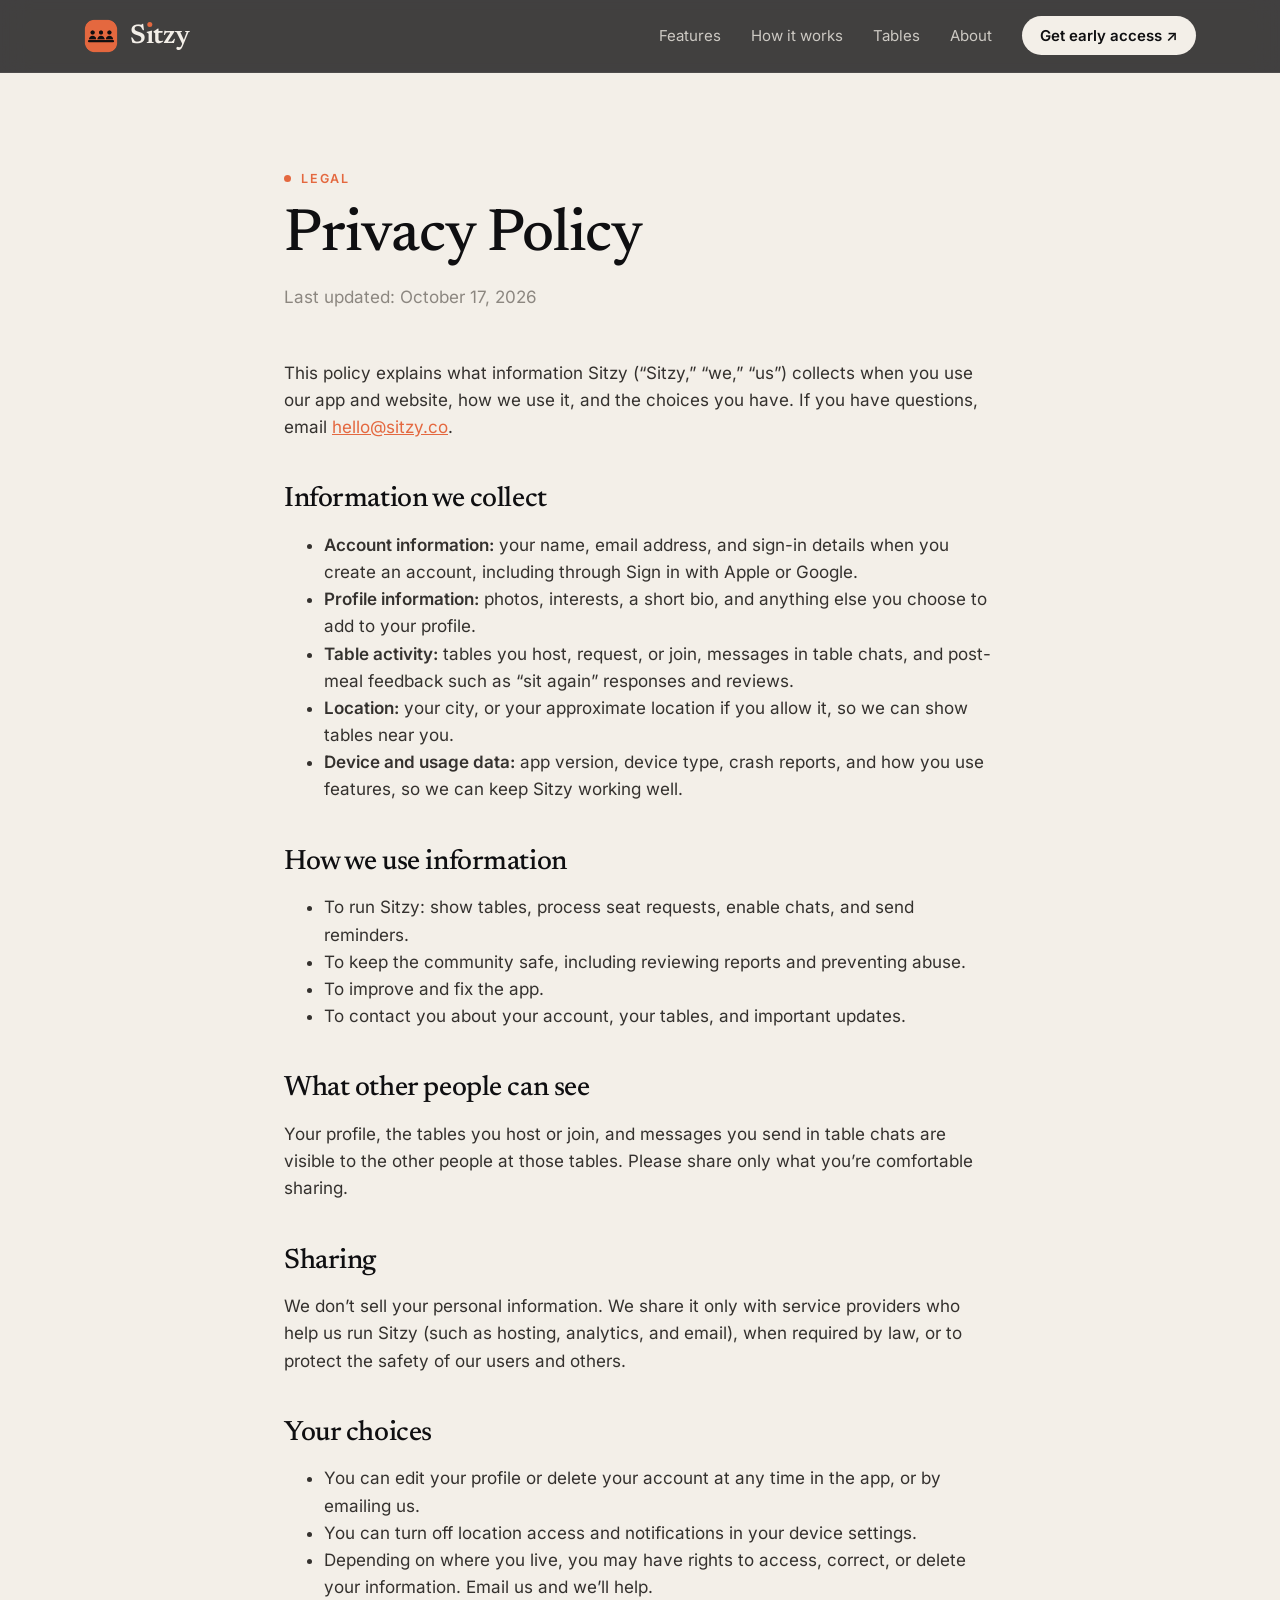
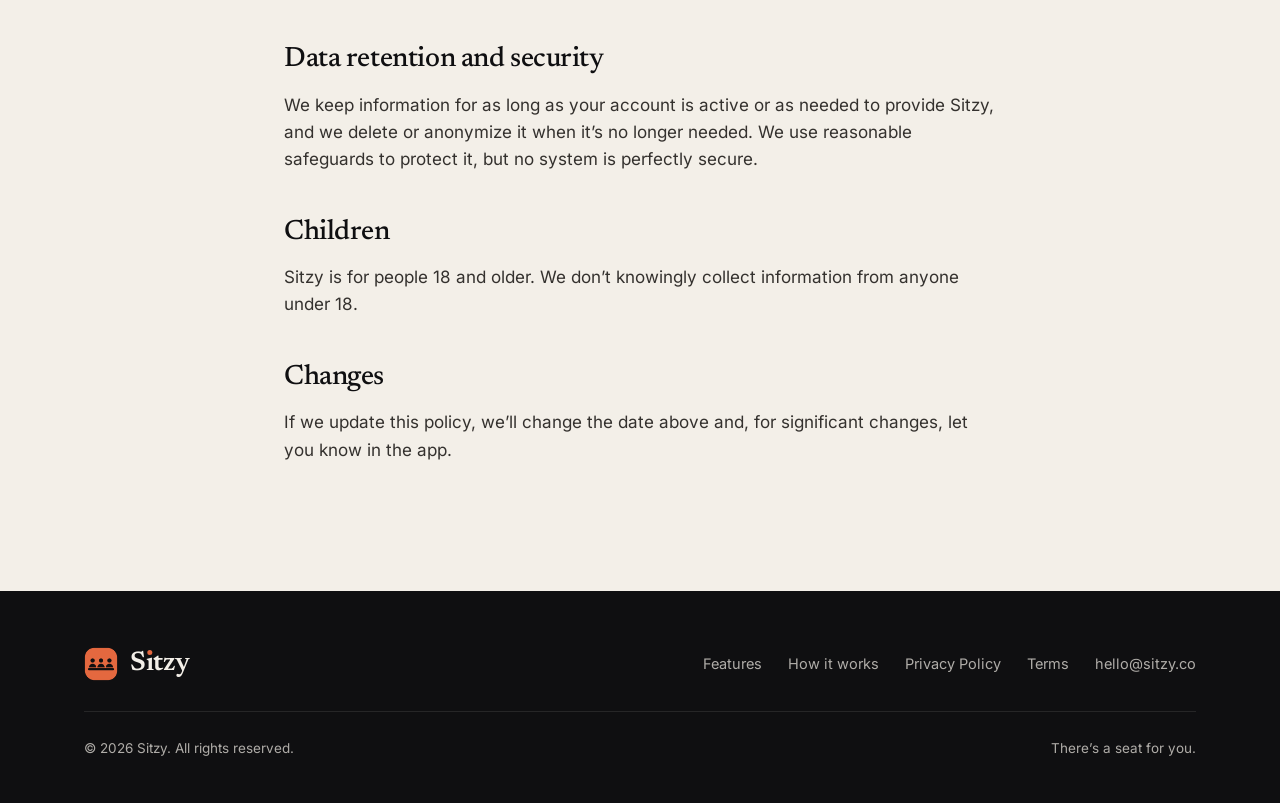
==== privacy.html @ 72d5946f "Add files via upload" ====
<!doctype html>
<html lang="en">
<head>
  <meta charset="utf-8">
  <meta name="viewport" content="width=device-width, initial-scale=1">
  <title>Privacy Policy — Sitzy</title>
  <meta name="description" content="How Sitzy collects, uses, and protects your information.">
  <meta name="theme-color" content="#0F0F11">
  <link rel="icon" type="image/png" href="/favicon.png">
  <link rel="apple-touch-icon" href="/apple-touch-icon.png">
  <meta property="og:type" content="website">
  <meta property="og:url" content="https://sitzy.co/">
  <meta property="og:title" content="Sitzy — There’s a seat for you">
  <meta property="og:description" content="Join real tables at real restaurants, or host your own. Dinner’s better with company.">
  <meta property="og:image" content="https://sitzy.co/assets/og-image.png">
  <meta name="twitter:card" content="summary_large_image">
  <link rel="preload" href="/assets/fonts/newsreader-500.woff2" as="font" type="font/woff2" crossorigin>
  <link rel="preload" href="/assets/fonts/inter-400.woff2" as="font" type="font/woff2" crossorigin>
  <link rel="stylesheet" href="/styles.css">
</head>
<body>
  <a class="skip" href="#main">Skip to content</a>

  <header class="site-header">
    <nav class="wrap nav" aria-label="Main">
      <a class="brand" href="/" aria-label="Sitzy home">
        <img src="/assets/sitzy-tile.png" alt="" width="34" height="34">
        <span class="wordmark">S<span class="dot">ı</span>tzy</span>
      </a>
      <button class="menu-btn" aria-label="Open menu" aria-expanded="false" aria-controls="nav-links">
        <svg viewBox="0 0 24 24" fill="none" stroke="currentColor" stroke-width="1.8" stroke-linecap="round"><path d="M4 7h16M4 12h16M4 17h16"/></svg>
      </button>
      <ul class="nav-links" id="nav-links">
        <li><a href="/#features">Features</a></li>
        <li><a href="/#how">How it works</a></li>
        <li><a href="/#topics">Tables</a></li>
        <li><a href="/#about">About</a></li>
        <li><a class="nav-cta" href="mailto:hello@sitzy.co?subject=Save%20me%20a%20seat">Get early access ↗</a></li>
      </ul>
    </nav>
  </header>

  <main id="main">
    <section class="legal"><div class="wrap">
      <span class="eyebrow">Legal</span>
      <h1>Privacy Policy</h1>
      <p class="updated">Last updated: October 17, 2026</p>
      <p>This policy explains what information Sitzy (“Sitzy,” “we,” “us”) collects when you use our app and website, how we use it, and the choices you have. If you have questions, email <a href="mailto:hello@sitzy.co">hello@sitzy.co</a>.</p>
      <h2>Information we collect</h2>
      <ul>
        <li><strong>Account information:</strong> your name, email address, and sign-in details when you create an account, including through Sign in with Apple or Google.</li>
        <li><strong>Profile information:</strong> photos, interests, a short bio, and anything else you choose to add to your profile.</li>
        <li><strong>Table activity:</strong> tables you host, request, or join, messages in table chats, and post-meal feedback such as “sit again” responses and reviews.</li>
        <li><strong>Location:</strong> your city, or your approximate location if you allow it, so we can show tables near you.</li>
        <li><strong>Device and usage data:</strong> app version, device type, crash reports, and how you use features, so we can keep Sitzy working well.</li>
      </ul>
      <h2>How we use information</h2>
      <ul>
        <li>To run Sitzy: show tables, process seat requests, enable chats, and send reminders.</li>
        <li>To keep the community safe, including reviewing reports and preventing abuse.</li>
        <li>To improve and fix the app.</li>
        <li>To contact you about your account, your tables, and important updates.</li>
      </ul>
      <h2>What other people can see</h2>
      <p>Your profile, the tables you host or join, and messages you send in table chats are visible to the other people at those tables. Please share only what you’re comfortable sharing.</p>
      <h2>Sharing</h2>
      <p>We don’t sell your personal information. We share it only with service providers who help us run Sitzy (such as hosting, analytics, and email), when required by law, or to protect the safety of our users and others.</p>
      <h2>Your choices</h2>
      <ul>
        <li>You can edit your profile or delete your account at any time in the app, or by emailing us.</li>
        <li>You can turn off location access and notifications in your device settings.</li>
        <li>Depending on where you live, you may have rights to access, correct, or delete your information. Email us and we’ll help.</li>
      </ul>
      <h2>Data retention and security</h2>
      <p>We keep information for as long as your account is active or as needed to provide Sitzy, and we delete or anonymize it when it’s no longer needed. We use reasonable safeguards to protect it, but no system is perfectly secure.</p>
      <h2>Children</h2>
      <p>Sitzy is for people 18 and older. We don’t knowingly collect information from anyone under 18.</p>
      <h2>Changes</h2>
      <p>If we update this policy, we’ll change the date above and, for significant changes, let you know in the app.</p>
    </div></section>
  </main>

  <footer class="site-footer">
    <div class="wrap">
      <div class="footer-top">
        <a class="brand" href="/" aria-label="Sitzy home">
          <img src="/assets/sitzy-tile.png" alt="" width="34" height="34">
          <span class="wordmark">S<span class="dot">ı</span>tzy</span>
        </a>
        <ul class="footer-links">
          <li><a href="/#features">Features</a></li>
          <li><a href="/#how">How it works</a></li>
          <li><a href="/privacy">Privacy Policy</a></li>
          <li><a href="/terms">Terms</a></li>
          <li><a href="mailto:hello@sitzy.co">hello@sitzy.co</a></li>
        </ul>
      </div>
      <div class="footer-bottom">
        <span>© <span id="year">2026</span> Sitzy. All rights reserved.</span>
        <span>There’s a seat for you.</span>
      </div>
    </div>
  </footer>

  <script src="/main.js" defer></script>
</body>
</html>
---- styles.css ----
/* Sitzy — landing page */
@font-face { font-family: "Newsreader"; src: url("/assets/fonts/newsreader-500.woff2") format("woff2"); font-weight: 500; font-style: normal; font-display: swap; }
@font-face { font-family: "Newsreader"; src: url("/assets/fonts/newsreader-600.woff2") format("woff2"); font-weight: 600; font-style: normal; font-display: swap; }
@font-face { font-family: "Newsreader"; src: url("/assets/fonts/newsreader-500-italic.woff2") format("woff2"); font-weight: 500; font-style: italic; font-display: swap; }
@font-face { font-family: "Inter"; src: url("/assets/fonts/inter-400.woff2") format("woff2"); font-weight: 400; font-style: normal; font-display: swap; }
@font-face { font-family: "Inter"; src: url("/assets/fonts/inter-500.woff2") format("woff2"); font-weight: 500; font-style: normal; font-display: swap; }
@font-face { font-family: "Inter"; src: url("/assets/fonts/inter-600.woff2") format("woff2"); font-weight: 600; font-style: normal; font-display: swap; }
:root {
  --ink: #0F0F11;
  --ink-2: #1A1A1D;
  --ink-3: #26262A;
  --bone: #F3EFE8;
  --bone-2: #E9E3D9;
  --ember: #E4683F;
  --ember-soft: #F2A487;
  --muted: #8C8780;
  --muted-dark: #5E5A55;
  --serif: "Newsreader", Georgia, "Times New Roman", serif;
  --sans: "Inter", -apple-system, BlinkMacSystemFont, "Segoe UI", Roboto, sans-serif;
  --radius: 22px;
  --wrap: 1160px;
}

*, *::before, *::after { box-sizing: border-box; }
html { scroll-behavior: smooth; -webkit-text-size-adjust: 100%; }
body {
  margin: 0;
  background: var(--bone);
  color: var(--ink);
  font-family: var(--sans);
  font-size: 17px;
  line-height: 1.6;
  -webkit-font-smoothing: antialiased;
}
img { max-width: 100%; display: block; }
a { color: inherit; }

.skip {
  position: absolute; left: -999px; top: 12px; z-index: 100;
  background: var(--ember); color: #fff; padding: 10px 16px; border-radius: 10px;
}
.skip:focus { left: 12px; }

.wrap { width: 100%; max-width: var(--wrap); margin: 0 auto; padding: 0 24px; }

/* ---------- Type ---------- */
.eyebrow {
  display: inline-flex; align-items: center; gap: 10px;
  font-size: 12.5px; font-weight: 600; letter-spacing: 0.14em; text-transform: uppercase;
  color: var(--ember);
}
.eyebrow::before {
  content: ""; width: 7px; height: 7px; border-radius: 50%; background: var(--ember);
}
h1, h2, h3 { font-family: var(--serif); font-weight: 500; letter-spacing: -0.015em; margin: 0; }
h1 { font-size: clamp(44px, 7vw, 84px); line-height: 1.02; }
h2 { font-size: clamp(34px, 4.6vw, 56px); line-height: 1.06; }
h3 { font-size: clamp(26px, 2.8vw, 34px); line-height: 1.12; }
.lede { font-size: clamp(18px, 1.6vw, 21px); line-height: 1.55; }
em.ember { font-style: italic; color: var(--ember); }

/* ---------- Buttons ---------- */
.btn {
  display: inline-flex; align-items: center; gap: 10px;
  padding: 15px 26px; border-radius: 999px; text-decoration: none;
  font-weight: 600; font-size: 16px; line-height: 1;
  transition: transform .15s ease, background .15s ease, color .15s ease;
}
.btn:hover { transform: translateY(-1px); }
.btn-primary { background: var(--ember); color: #fff; }
.btn-primary:hover { background: #d65a32; }
.btn-light { background: var(--bone); color: var(--ink); }
.btn-ghost { color: inherit; padding-left: 6px; padding-right: 6px; }
.btn-ghost:hover { color: var(--ember); }
.store-badge {
  display: inline-flex; align-items: center; gap: 12px;
  padding: 11px 22px 11px 18px; border-radius: 14px;
  background: var(--bone); color: var(--ink); text-decoration: none;
  border: 1px solid rgba(255,255,255,.08);
}
.store-badge small { display: block; font-size: 11px; letter-spacing: .04em; opacity: .7; line-height: 1.1; }
.store-badge strong { display: block; font-size: 18px; line-height: 1.15; font-weight: 600; }
.store-badge svg { width: 22px; height: 22px; }

/* ---------- Header ---------- */
.site-header {
  position: sticky; top: 0; z-index: 50;
  background: rgba(15,15,17,.78);
  backdrop-filter: saturate(160%) blur(14px);
  -webkit-backdrop-filter: saturate(160%) blur(14px);
  border-bottom: 1px solid rgba(243,239,232,.07);
  color: var(--bone);
}
.nav { display: flex; align-items: center; justify-content: space-between; height: 72px; }
.brand { display: inline-flex; align-items: center; gap: 12px; text-decoration: none; }
.brand img { width: 34px; height: 34px; }
.wordmark {
  font-family: var(--serif); font-weight: 600; font-size: 27px; letter-spacing: -0.01em; line-height: 1;
}
.wordmark .dot { position: relative; }
.wordmark .dot::after {
  content: ""; position: absolute; left: 50%; top: -0.02em; transform: translateX(-50%);
  width: .2em; height: .2em; border-radius: 50%; background: var(--ember);
}
.nav-links { display: flex; align-items: center; gap: 30px; list-style: none; margin: 0; padding: 0; }
.nav-links a { text-decoration: none; font-size: 15px; color: rgba(243,239,232,.78); transition: color .15s; }
.nav-links a:hover { color: var(--bone); }
.nav-links .nav-cta {
  color: var(--ink); background: var(--bone); padding: 10px 18px; border-radius: 999px; font-weight: 600;
}
.nav-links .nav-cta:hover { color: var(--ink); background: #fff; }
.menu-btn {
  display: none; background: none; border: 0; color: var(--bone); cursor: pointer; padding: 8px;
}
.menu-btn svg { width: 26px; height: 26px; }

/* ---------- Hero ---------- */
.hero {
  position: relative; overflow: hidden;
  background: var(--ink); color: var(--bone);
  padding: 96px 0 0;
}
.hero::before {
  content: ""; position: absolute; inset: -20% -10% auto; height: 900px;
  background: radial-gradient(closest-side, rgba(228,104,63,.28), rgba(228,104,63,0));
  pointer-events: none;
}
.hero-inner { position: relative; text-align: center; max-width: 860px; margin: 0 auto; }
.hero h1 { margin: 22px 0 22px; }
.hero .lede { color: rgba(243,239,232,.72); max-width: 640px; margin: 0 auto 36px; }
.hero-ctas { display: flex; justify-content: center; align-items: center; gap: 18px; flex-wrap: wrap; }
.hero-phones {
  position: relative; display: flex; justify-content: center; align-items: flex-end; gap: 28px;
  margin-top: 80px;
}
.hero-phones .phone:nth-child(1) { transform: translateY(48px) rotate(-4deg); }
.hero-phones .phone:nth-child(3) { transform: translateY(48px) rotate(4deg); }
.hero-captions {
  position: relative; display: grid; grid-template-columns: repeat(3, 1fr); gap: 24px;
  border-top: 1px solid rgba(243,239,232,.1);
  padding: 34px 0 40px; margin-top: 0; background: var(--ink); z-index: 2;
}
.hero-captions div { text-align: center; color: rgba(243,239,232,.7); font-size: 15px; }
.hero-captions strong { display: block; color: var(--bone); font-family: var(--serif); font-size: 22px; font-weight: 500; margin-bottom: 4px; }

/* ---------- Phone mockup ---------- */
.phone {
  width: 290px; flex: 0 0 auto;
  background: #000; border-radius: 46px; padding: 11px;
  box-shadow: 0 40px 80px -20px rgba(0,0,0,.55), 0 0 0 1px rgba(255,255,255,.08) inset;
}
.screen {
  position: relative; height: 590px; overflow: hidden;
  background: var(--ink-2); color: var(--bone); border-radius: 36px;
  padding: 50px 18px 18px; font-size: 13px; line-height: 1.4;
}
.screen::before { /* dynamic island */
  content: ""; position: absolute; top: 12px; left: 50%; transform: translateX(-50%);
  width: 92px; height: 26px; border-radius: 20px; background: #000;
}
.sb { position: absolute; top: 16px; left: 26px; right: 24px; display: flex; justify-content: space-between; font-size: 12px; font-weight: 600; }
.s-title { font-family: var(--serif); font-size: 26px; font-weight: 500; line-height: 1.1; margin: 8px 0 4px; }
.s-sub { color: var(--muted); font-size: 12px; }
.chips { display: flex; gap: 6px; margin: 14px 0; flex-wrap: nowrap; overflow: hidden; }
.chip { flex: 0 0 auto; padding: 6px 11px; border-radius: 999px; background: var(--ink-3); font-size: 11.5px; color: rgba(243,239,232,.8); }
.chip.on { background: var(--bone); color: var(--ink); font-weight: 600; }
.card { background: var(--ink-3); border-radius: 18px; padding: 13px; margin-bottom: 10px; }
.card .top { display: flex; justify-content: space-between; align-items: center; margin-bottom: 6px; }
.tag { font-size: 10.5px; font-weight: 600; letter-spacing: .06em; text-transform: uppercase; color: var(--ember); }
.time { font-size: 11px; color: var(--muted); }
.card h4 { margin: 0 0 3px; font-family: var(--serif); font-weight: 500; font-size: 17px; line-height: 1.2; }
.card .meta { color: var(--muted); font-size: 11.5px; }
.seats { display: flex; align-items: center; gap: 5px; margin-top: 10px; }
.seat { width: 18px; height: 18px; border-radius: 50%; background: var(--bone-2); display: grid; place-items: center; font-size: 8.5px; font-weight: 700; color: var(--ink); }
.seat.c1 { background: #C9B8A4; } .seat.c2 { background: #9FB7A8; } .seat.c3 { background: #B9A8C9; } .seat.c4 { background: #D6C49A; }
.seat.open { background: transparent; border: 1.5px dashed rgba(243,239,232,.4); }
.seat.you { background: var(--ember); color: #fff; }
.seats .count { margin-left: auto; font-size: 11px; color: rgba(243,239,232,.75); }
.tabbar {
  position: absolute; left: 12px; right: 12px; bottom: 12px; height: 56px;
  background: rgba(38,38,42,.92); border-radius: 22px;
  display: flex; justify-content: space-around; align-items: center;
}
.tabbar span { width: 22px; height: 22px; border-radius: 7px; background: rgba(243,239,232,.22); }
.tabbar span.on { background: var(--ember); }
.s-btn { display: block; text-align: center; background: var(--ember); color: #fff; font-weight: 600; border-radius: 14px; padding: 13px; margin-top: 14px; font-size: 14px; }
.s-btn.light { background: var(--bone); color: var(--ink); }
.hero-img {
  height: 150px; border-radius: 18px; margin: 4px 0 14px;
  background:
    radial-gradient(circle at 30% 40%, rgba(255,255,255,.18), transparent 40%),
    linear-gradient(135deg, #E4683F, #8F3A22);
  position: relative;
}
.hero-img .pill { position: absolute; left: 12px; bottom: 12px; background: rgba(15,15,17,.65); padding: 5px 10px; border-radius: 999px; font-size: 11px; }
.host { display: flex; align-items: center; gap: 10px; margin: 12px 0; }
.avatar { width: 36px; height: 36px; border-radius: 50%; display: grid; place-items: center; font-weight: 700; font-size: 13px; color: var(--ink); background: #C9B8A4; }
.avatar.sm { width: 28px; height: 28px; font-size: 11px; }
.kv { display: flex; justify-content: space-between; padding: 10px 0; border-bottom: 1px solid rgba(243,239,232,.08); font-size: 12.5px; }
.kv span:first-child { color: var(--muted); }
.field { background: var(--ink-3); border-radius: 13px; padding: 10px 12px; margin-bottom: 8px; }
.field label { display: block; font-size: 10.5px; color: var(--muted); text-transform: uppercase; letter-spacing: .06em; margin-bottom: 2px; }
.stepper { display: flex; align-items: center; gap: 12px; }
.stepper b { width: 24px; height: 24px; border-radius: 50%; background: rgba(243,239,232,.12); display: grid; place-items: center; font-weight: 600; }
.toggle { width: 38px; height: 22px; border-radius: 999px; background: var(--ember); position: relative; }
.toggle::after { content: ""; position: absolute; right: 3px; top: 3px; width: 16px; height: 16px; border-radius: 50%; background: #fff; }
.row { display: flex; justify-content: space-between; align-items: center; }
.bubble { background: var(--ink-3); border-radius: 16px 16px 16px 4px; padding: 9px 12px; margin: 8px 40px 0 0; font-size: 12.5px; }
.bubble.me { background: var(--ember); color: #fff; border-radius: 16px 16px 4px 16px; margin: 8px 0 0 40px; }
.who { font-size: 10.5px; color: var(--muted); margin: 10px 0 0 4px; }
.again { display: flex; align-items: center; gap: 10px; background: var(--ink-3); border-radius: 15px; padding: 10px 12px; margin-bottom: 8px; }
.again .name { flex: 1; font-size: 13px; }
.again .name small { display: block; color: var(--muted); font-size: 11px; }
.heart { width: 30px; height: 30px; border-radius: 50%; display: grid; place-items: center; background: rgba(243,239,232,.1); }
.heart.on { background: var(--ember); }
.heart svg { width: 15px; height: 15px; }

/* ---------- Intro band ---------- */
.intro { padding: 130px 0 70px; text-align: center; }
.intro h2 { max-width: 820px; margin: 18px auto 20px; }
.intro p { max-width: 640px; margin: 0 auto; color: var(--muted-dark); }

/* ---------- Features ---------- */
.features { padding: 30px 0 80px; }
.feature {
  display: grid; grid-template-columns: 1.05fr .95fr; gap: 70px; align-items: center;
  padding: 70px 0; border-top: 1px solid rgba(15,15,17,.08);
}
.feature:first-child { border-top: 0; }
.feature.flip .f-copy { order: 2; }
.feature .num { font-family: var(--serif); font-size: 18px; color: var(--ember); margin-bottom: 16px; display: block; }
.feature h3 { margin-bottom: 16px; }
.feature p { color: var(--muted-dark); margin: 0 0 22px; max-width: 470px; }
.feature ul { list-style: none; padding: 0; margin: 0; display: grid; gap: 10px; }
.feature li { display: flex; gap: 12px; align-items: flex-start; font-size: 15.5px; }
.feature li::before { content: ""; flex: 0 0 8px; height: 8px; margin-top: 9px; border-radius: 50%; background: var(--ember); }
.f-visual {
  display: grid; place-items: center; padding: 56px 20px;
  border-radius: 34px; background: var(--ink); position: relative; overflow: hidden;
}
.f-visual::before {
  content: ""; position: absolute; width: 520px; height: 520px; border-radius: 50%;
  background: radial-gradient(closest-side, rgba(228,104,63,.3), rgba(228,104,63,0));
}
.f-visual .phone { position: relative; }

/* ---------- How it works ---------- */
.how { background: var(--bone-2); padding: 110px 0; }
.how-head { text-align: center; margin-bottom: 60px; }
.how-head h2 { margin-top: 16px; }
.steps { display: grid; grid-template-columns: repeat(3, 1fr); gap: 22px; counter-reset: step; }
.step { background: var(--bone); border-radius: var(--radius); padding: 34px 30px 36px; }
.step::before {
  counter-increment: step; content: counter(step);
  display: grid; place-items: center; width: 44px; height: 44px; border-radius: 50%;
  background: var(--ink); color: var(--bone); font-family: var(--serif); font-size: 20px; margin-bottom: 24px;
}
.step h3 { font-size: 26px; margin-bottom: 10px; }
.step p { margin: 0; color: var(--muted-dark); font-size: 16px; }

/* ---------- Topics ---------- */
.topics { background: var(--ink); color: var(--bone); padding: 120px 0; }
.topics-grid { display: grid; grid-template-columns: .9fr 1.1fr; gap: 70px; align-items: start; }
.topics h2 { margin: 18px 0 20px; }
.topics p { color: rgba(243,239,232,.7); max-width: 440px; }
.topic-list { list-style: none; margin: 0; padding: 0; display: flex; flex-wrap: wrap; gap: 12px; }
.topic-list li {
  padding: 12px 20px; border-radius: 999px; border: 1px solid rgba(243,239,232,.16);
  font-size: 16px; color: rgba(243,239,232,.9); transition: background .15s, border-color .15s;
}
.topic-list li:hover { background: rgba(228,104,63,.14); border-color: rgba(228,104,63,.6); }
.topic-list li.hot { background: var(--ember); border-color: var(--ember); color: #fff; }

/* ---------- CTA ---------- */
.cta { padding: 130px 0; text-align: center; }
.cta-card {
  position: relative; overflow: hidden;
  background: var(--ember); color: #fff; border-radius: 40px; padding: 90px 30px;
}
.cta-card::before {
  content: ""; position: absolute; right: -120px; top: -120px; width: 420px; height: 420px; border-radius: 50%;
  background: rgba(255,255,255,.08);
}
.cta-card img { width: 84px; height: 84px; margin: 0 auto 30px; filter: drop-shadow(0 12px 24px rgba(0,0,0,.25)); border-radius: 22px; }
.cta-card h2 { max-width: 760px; margin: 14px auto 18px; }
.cta-card p { max-width: 560px; margin: 0 auto 34px; color: rgba(255,255,255,.88); }
.cta-card .eyebrow { color: #fff; }
.cta-card .eyebrow::before { background: #fff; }
.cta-card .btn-light { background: var(--ink); color: var(--bone); }

/* ---------- Safety ---------- */
.safety { padding: 0 0 110px; }
.safety-box {
  display: grid; grid-template-columns: auto 1fr; gap: 22px;
  border: 1px solid rgba(15,15,17,.12); border-radius: var(--radius); padding: 30px 32px;
}
.safety-box .icon { width: 44px; height: 44px; border-radius: 50%; background: var(--ink); color: var(--bone); display: grid; place-items: center; font-family: var(--serif); font-size: 22px; font-style: italic; }
.safety-box h3 { font-size: 24px; margin-bottom: 8px; }
.safety-box p { margin: 0; color: var(--muted-dark); font-size: 15.5px; }

/* ---------- Footer ---------- */
.site-footer { background: var(--ink); color: rgba(243,239,232,.7); padding: 56px 0 44px; font-size: 14.5px; }
.footer-top { display: flex; justify-content: space-between; align-items: center; gap: 24px; flex-wrap: wrap; padding-bottom: 30px; border-bottom: 1px solid rgba(243,239,232,.1); }
.footer-top .brand { color: var(--bone); }
.footer-links { display: flex; gap: 26px; flex-wrap: wrap; list-style: none; margin: 0; padding: 0; }
.footer-links a { text-decoration: none; }
.footer-links a:hover { color: var(--bone); }
.footer-bottom { display: flex; justify-content: space-between; gap: 16px; flex-wrap: wrap; padding-top: 26px; font-size: 13.5px; }

/* ---------- Legal page ---------- */
.legal { padding: 90px 0 110px; }
.legal .wrap { max-width: 760px; }
.legal h1 { font-size: clamp(40px, 6vw, 60px); margin: 16px 0 10px; }
.legal .updated { color: var(--muted); margin-bottom: 48px; }
.legal h2 { font-size: 28px; margin: 44px 0 12px; }
.legal p, .legal li { color: #34312E; }
.legal a { color: var(--ember); }

/* ---------- Reveal ---------- */
.reveal { opacity: 0; transform: translateY(24px); transition: opacity .8s ease, transform .8s ease; }
.reveal.in { opacity: 1; transform: none; }
@media (prefers-reduced-motion: reduce) {
  .reveal { opacity: 1; transform: none; transition: none; }
  html { scroll-behavior: auto; }
}

/* ---------- Responsive ---------- */
@media (max-width: 980px) {
  .feature { grid-template-columns: 1fr; gap: 40px; padding: 56px 0; }
  .feature.flip .f-copy { order: 0; }
  .topics-grid { grid-template-columns: 1fr; gap: 40px; }
  .steps { grid-template-columns: 1fr; }
  .hero-phones .phone:nth-child(1), .hero-phones .phone:nth-child(3) { display: none; }
}
@media (max-width: 760px) {
  body { font-size: 16px; }
  .menu-btn { display: block; }
  .nav-links {
    position: absolute; top: 72px; left: 0; right: 0;
    flex-direction: column; align-items: stretch; gap: 0;
    background: var(--ink); padding: 8px 24px 22px;
    border-bottom: 1px solid rgba(243,239,232,.08);
    display: none;
  }
  .nav-links.open { display: flex; }
  .nav-links a { display: block; padding: 14px 0; font-size: 17px; }
  .nav-links .nav-cta { text-align: center; margin-top: 10px; padding: 14px 18px; }
  .hero { padding-top: 64px; }
  .hero-phones { margin-top: 56px; }
  .hero-captions { grid-template-columns: 1fr; gap: 18px; }
  .intro, .how, .topics, .cta { padding-top: 84px; padding-bottom: 84px; }
  .f-visual { padding: 40px 12px; border-radius: 26px; }
  .cta-card { padding: 64px 22px; border-radius: 30px; }
  .safety-box { grid-template-columns: 1fr; padding: 24px; }
  .phone { width: 270px; }
  .screen { height: 560px; }
}
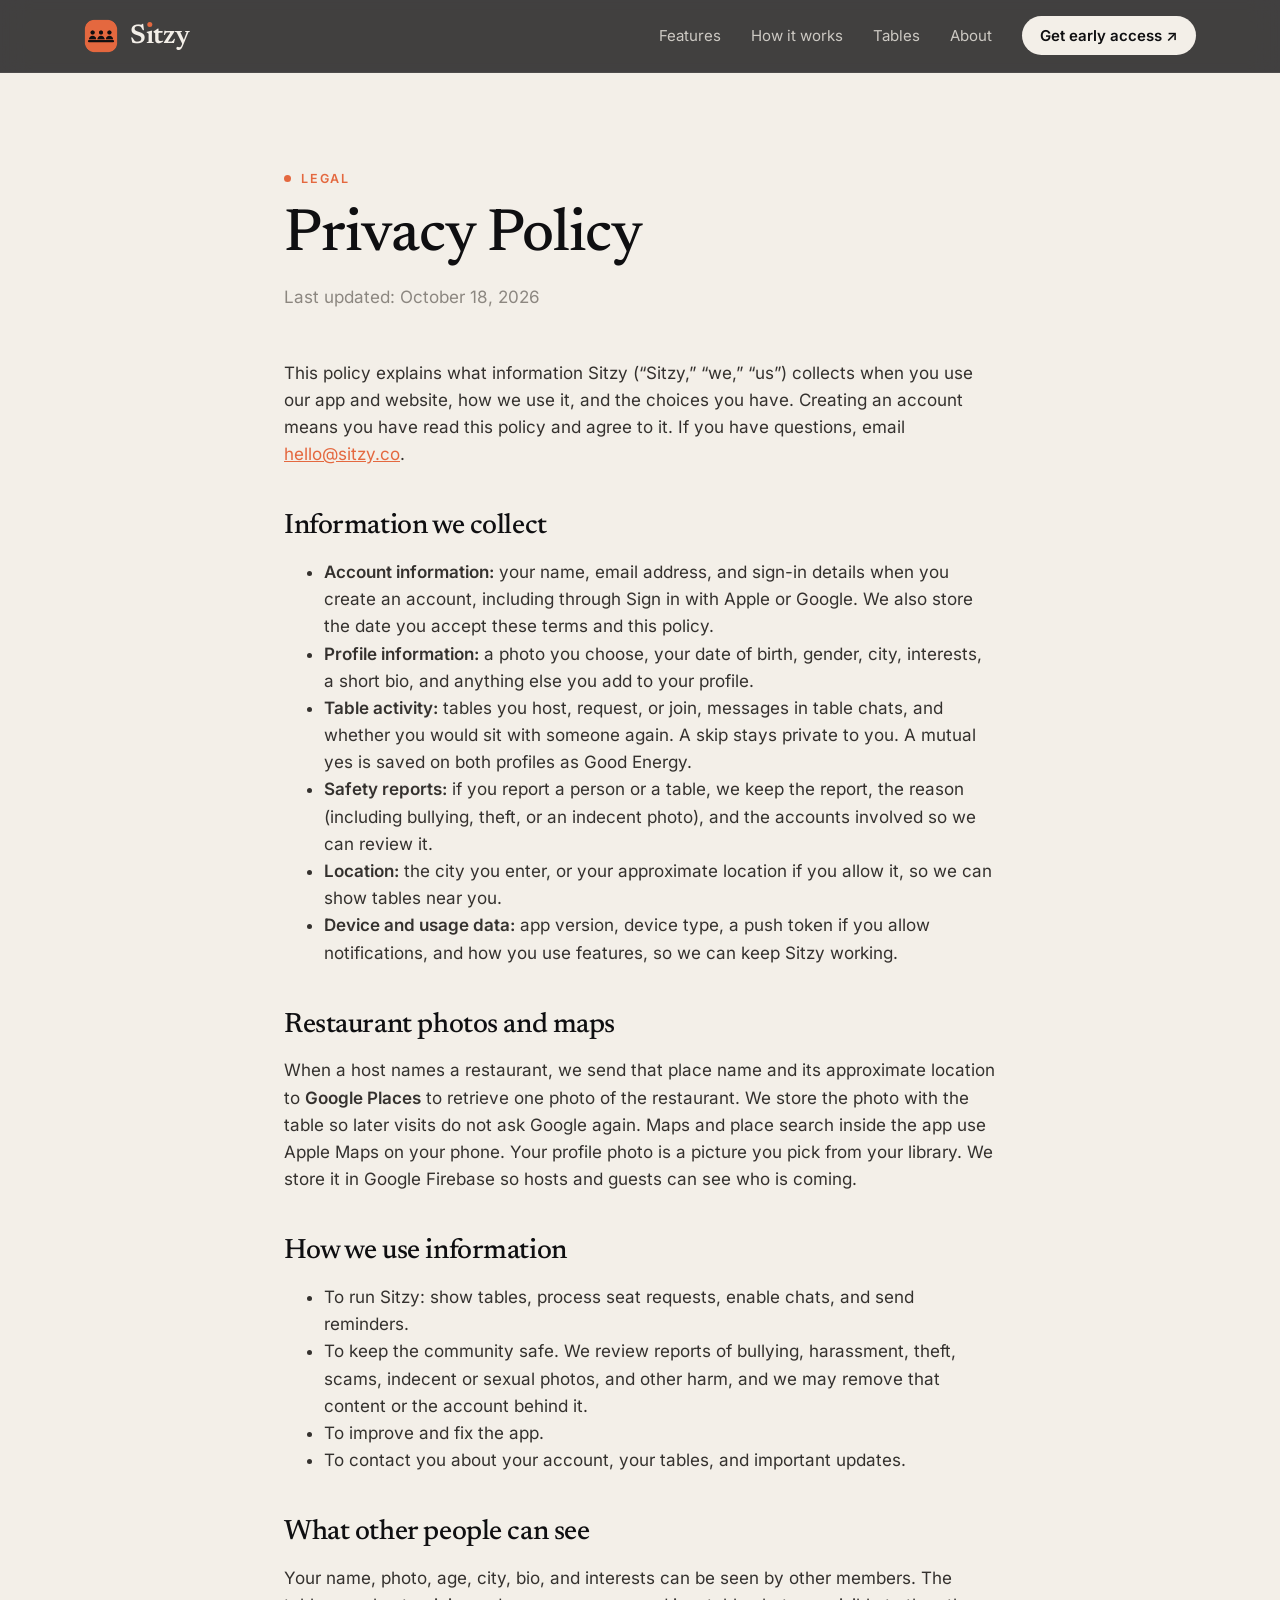
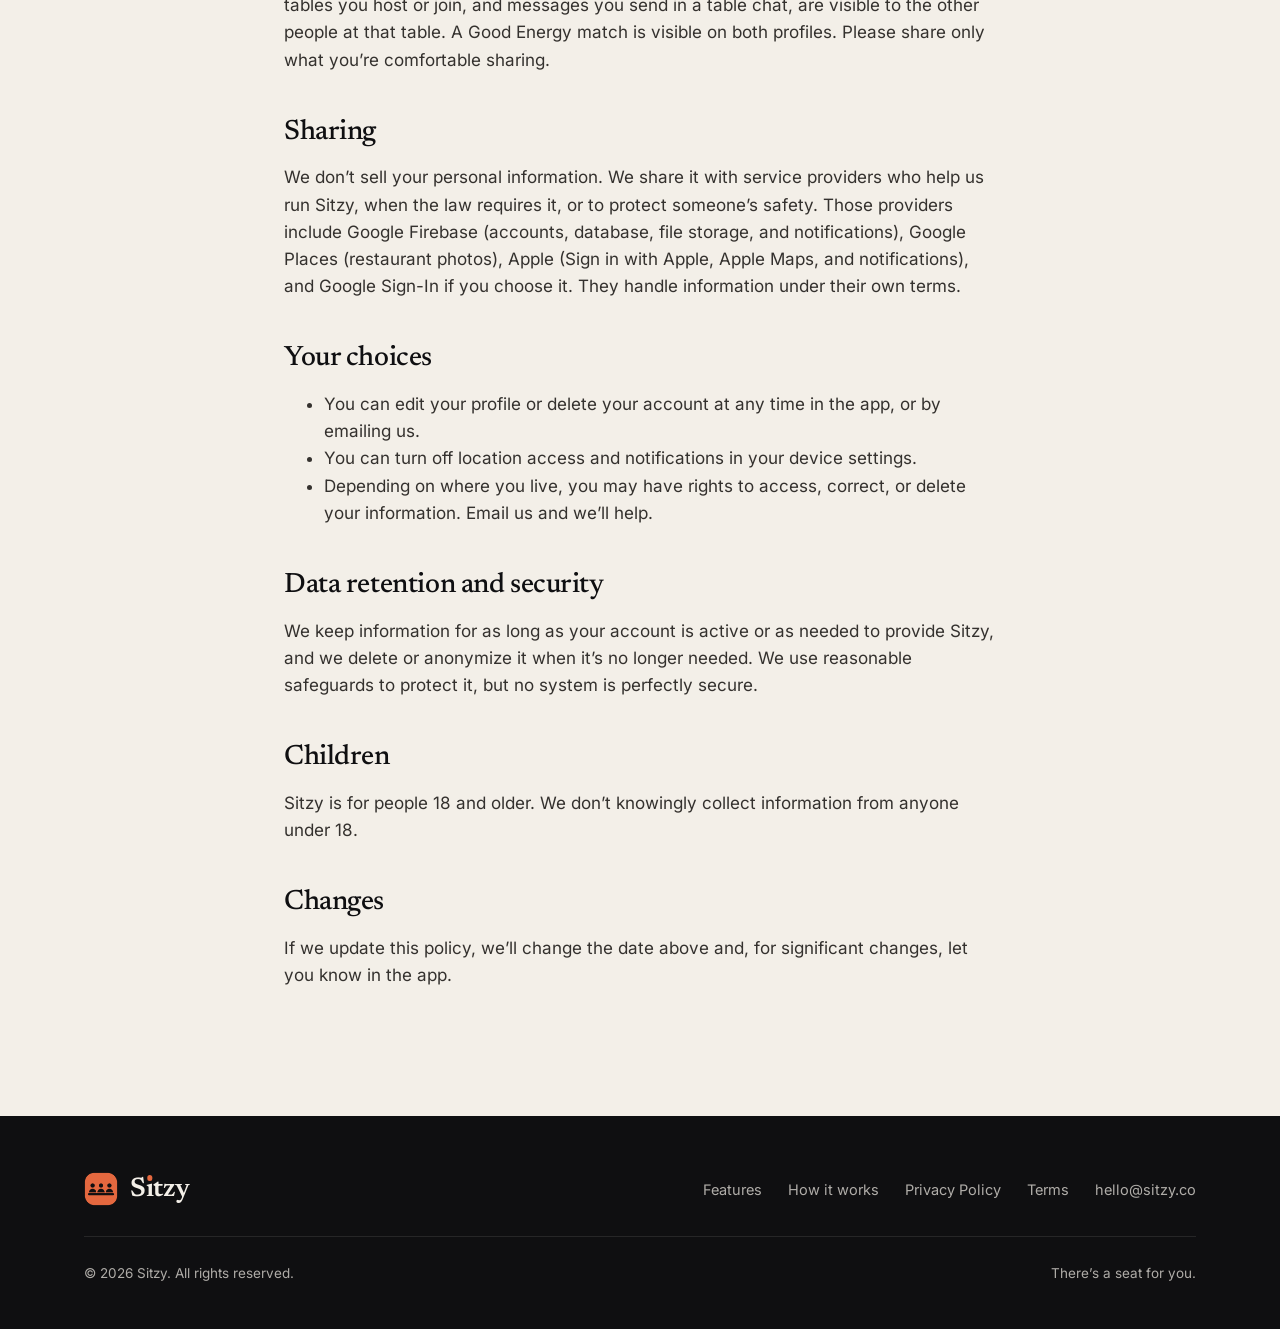
==== commit 7f1a4970: "Add files via upload" ====
--- a/privacy.html
+++ b/privacy.html
@@ -44,27 +44,30 @@
     <section class="legal"><div class="wrap">
       <span class="eyebrow">Legal</span>
       <h1>Privacy Policy</h1>
-      <p class="updated">Last updated: October 17, 2026</p>
-      <p>This policy explains what information Sitzy (“Sitzy,” “we,” “us”) collects when you use our app and website, how we use it, and the choices you have. If you have questions, email <a href="mailto:hello@sitzy.co">hello@sitzy.co</a>.</p>
+      <p class="updated">Last updated: October 18, 2026</p>
+      <p>This policy explains what information Sitzy (“Sitzy,” “we,” “us”) collects when you use our app and website, how we use it, and the choices you have. Creating an account means you have read this policy and agree to it. If you have questions, email <a href="mailto:hello@sitzy.co">hello@sitzy.co</a>.</p>
       <h2>Information we collect</h2>
       <ul>
-        <li><strong>Account information:</strong> your name, email address, and sign-in details when you create an account, including through Sign in with Apple or Google.</li>
-        <li><strong>Profile information:</strong> photos, interests, a short bio, and anything else you choose to add to your profile.</li>
-        <li><strong>Table activity:</strong> tables you host, request, or join, messages in table chats, and post-meal feedback such as “sit again” responses and reviews.</li>
-        <li><strong>Location:</strong> your city, or your approximate location if you allow it, so we can show tables near you.</li>
-        <li><strong>Device and usage data:</strong> app version, device type, crash reports, and how you use features, so we can keep Sitzy working well.</li>
+        <li><strong>Account information:</strong> your name, email address, and sign-in details when you create an account, including through Sign in with Apple or Google. We also store the date you accept these terms and this policy.</li>
+        <li><strong>Profile information:</strong> a photo you choose, your date of birth, gender, city, interests, a short bio, and anything else you add to your profile.</li>
+        <li><strong>Table activity:</strong> tables you host, request, or join, messages in table chats, and whether you would sit with someone again. A skip stays private to you. A mutual yes is saved on both profiles as Good Energy.</li>
+        <li><strong>Safety reports:</strong> if you report a person or a table, we keep the report, the reason (including bullying, theft, or an indecent photo), and the accounts involved so we can review it.</li>
+        <li><strong>Location:</strong> the city you enter, or your approximate location if you allow it, so we can show tables near you.</li>
+        <li><strong>Device and usage data:</strong> app version, device type, a push token if you allow notifications, and how you use features, so we can keep Sitzy working.</li>
       </ul>
+      <h2>Restaurant photos and maps</h2>
+      <p>When a host names a restaurant, we send that place name and its approximate location to <strong>Google Places</strong> to retrieve one photo of the restaurant. We store the photo with the table so later visits do not ask Google again. Maps and place search inside the app use Apple Maps on your phone. Your profile photo is a picture you pick from your library. We store it in Google Firebase so hosts and guests can see who is coming.</p>
       <h2>How we use information</h2>
       <ul>
         <li>To run Sitzy: show tables, process seat requests, enable chats, and send reminders.</li>
-        <li>To keep the community safe, including reviewing reports and preventing abuse.</li>
+        <li>To keep the community safe. We review reports of bullying, harassment, theft, scams, indecent or sexual photos, and other harm, and we may remove that content or the account behind it.</li>
         <li>To improve and fix the app.</li>
         <li>To contact you about your account, your tables, and important updates.</li>
       </ul>
       <h2>What other people can see</h2>
-      <p>Your profile, the tables you host or join, and messages you send in table chats are visible to the other people at those tables. Please share only what you’re comfortable sharing.</p>
+      <p>Your name, photo, age, city, bio, and interests can be seen by other members. The tables you host or join, and messages you send in a table chat, are visible to the other people at that table. A Good Energy match is visible on both profiles. Please share only what you’re comfortable sharing.</p>
       <h2>Sharing</h2>
-      <p>We don’t sell your personal information. We share it only with service providers who help us run Sitzy (such as hosting, analytics, and email), when required by law, or to protect the safety of our users and others.</p>
+      <p>We don’t sell your personal information. We share it with service providers who help us run Sitzy, when the law requires it, or to protect someone’s safety. Those providers include Google Firebase (accounts, database, file storage, and notifications), Google Places (restaurant photos), Apple (Sign in with Apple, Apple Maps, and notifications), and Google Sign-In if you choose it. They handle information under their own terms.</p>
       <h2>Your choices</h2>
       <ul>
         <li>You can edit your profile or delete your account at any time in the app, or by emailing us.</li>
